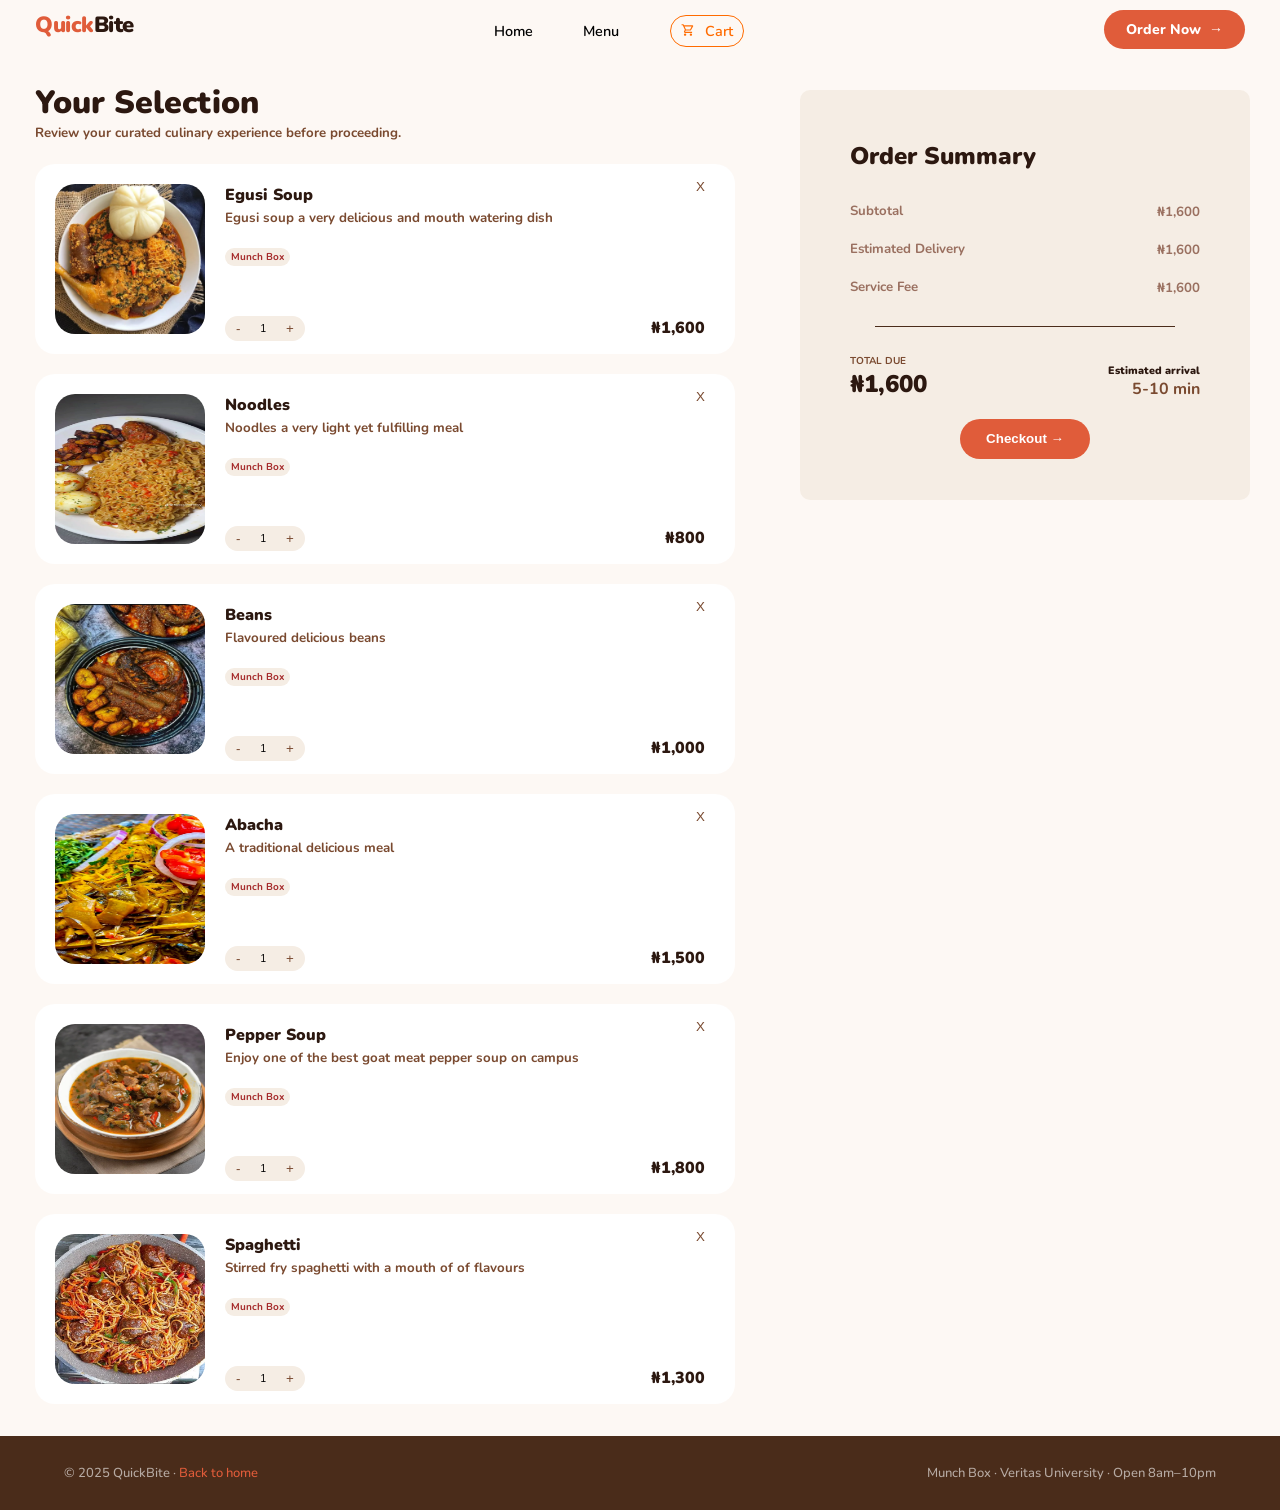
==== cart.html @ eead66e9 "AddedCartSection" ====
<!DOCTYPE html>
<html lang="en">
<head>
    <meta charset="UTF-8">
    <meta name="viewport" content="width=device-width, initial-scale=1.0">
    <link href="https://unpkg.com/aos@2.3.1/dist/aos.css" rel="stylesheet">
    <link rel="stylesheet" href="styles/style.css">
    <link rel="stylesheet" href="styles/cart.css">
    <title>Shopping Cart</title>
</head>
<body>
        <header>

        <div class="logo">
           <a href="index.html" class="nav-logo">Quick<span>Bite</span></a>
        </div>


        <nav>
            <ul>
                <a href="index.html" >
                    
                     <!-- <img src="icons/house-blank (1).png" alt=""> -->
                    <li>home</li>
                    
                </a>
                <a href="menu.html">
                    <li>menu</li>
                    
                </a>
                
                <a href="cart.html">
                    <!-- <img src="" alt=""> -->
                     <div class="active">
                    <img src="icons/shopping_cart_24dp_FF6B00_FILL0_wght400_GRAD0_opsz24.svg" alt="cart logo">
                    <li>cart</li>
                     </div>
                </a>
            </ul>
        </nav>

        
        <div class="right">
           

            <button class="order" >order now</button>
        </div>
    
    </header>
    <br>
    

    <main>
        <div class = "section1">
            <div class="block1">
            
                <h1 class = "mainText">Your Selection</h1>
                <h5 class = "subText">Review your curated culinary experience before proceeding.</h5>
            </div>
            <br>

        <div>
            <div  class = "items">

                <div>
                    <button class = "closeBut">X</button>
                </div>
                
        
                <img class = "itemImage" src="images/Egusi Soup & Fufu.webp" alt="pick1">
                <div class = description>
                
                <h4 class = "name" >Egusi Soup</h4>
            <p class = descriptionItem> <small> <b> Egusi soup a very delicious and mouth watering dish </b></small></p>
            <div class = "placeHold" >Munch Box

            </div>

            

        
            <div class = "quantitySelector">
                    <button class = "buttons">-</button>
                    <span class = "quan">1</span>
                    <button class = "button2">+</button>
                    </div>


                <div class = "price">
                    ₦1,600
               </div>


    
            </div>


        </div>


                <div>
            <div  class = "items">

                <div>
                    <button class = "closeBut">X</button>
                </div>
                
        
                <img class = "itemImage" src="images/noodles.webp" alt="pick1">
                <div class = description>
                
                <h4 class = "name" >Noodles</h4>
            <p class = descriptionItem> <small> <b> Noodles a very light yet fulfilling meal</b></small></p>
            <div class = "placeHold" >Munch Box

            </div>

            

        
            <div class = "quantitySelector">
                    <button class = "buttons">-</button>
                    <span class = "quan">1</span>
                    <button class = "button2">+</button>
                    </div>


                <div class = "price">
                    ₦800
               </div>


    
            </div>


        </div>


                <div>
            <div  class = "items">

                <div>
                    <button class = "closeBut">X</button>
                </div>
                
        
                <img class = "itemImage" src="images/beans.webp" alt="pick1">
                <div class = description>
                
                <h4 class = "name" >Beans</h4>
            <p class = descriptionItem> <small> <b> Flavoured delicious beans </b></small></p>
            <div class = "placeHold" >Munch Box

            </div>

            

        
            <div class = "quantitySelector">
                    <button class = "buttons">-</button>
                    <span class = "quan">1</span>
                    <button class = "button2">+</button>
                    </div>


                <div class = "price">
                    ₦1,000
               </div>


    
            </div>


        </div>


                <div>
            <div  class = "items">

                <div>
                    <button class = "closeBut">X</button>
                </div>
                
        
                <img class = "itemImage" src="images/abacha.webp" alt="pick1">
                <div class = description>
                
                <h4 class = "name" >Abacha</h4>
            <p class = descriptionItem> <small> <b> A traditional delicious meal </b></small></p>
            <div class = "placeHold" >Munch Box

            </div>

            

        
            <div class = "quantitySelector">
                    <button class = "buttons">-</button>
                    <span class = "quan">1</span>
                    <button class = "button2">+</button>
                    </div>


                <div class = "price">
                    ₦1,500
               </div>


    
            </div>


        </div>



                <div>
            <div  class = "items">

                <div>
                    <button class = "closeBut">X</button>
                </div>
                
        
                <img class = "itemImage" src="images/pepper soup.webp" alt="pick1">
                <div class = description>
                
                <h4 class = "name" >Pepper Soup</h4>
            <p class = descriptionItem> <small> <b>Enjoy one of the best goat meat pepper soup on campus</b></small></p>
            <div class = "placeHold" >Munch Box

            </div>

            

        
            <div class = "quantitySelector">
                    <button class = "buttons">-</button>
                    <span class = "quan">1</span>
                    <button class = "button2">+</button>
                    </div>


                <div class = "price">
                    ₦1,800
               </div>


    
            </div>


        </div>




                <div>
            <div  class = "items">

                <div>
                    <button class = "closeBut">X</button>
                </div>
                
        
                <img class = "itemImage" src="images/spaghetti.webp" alt="pick1">
                <div class = description>
                
                <h4 class = "name" >Spaghetti</h4>
            <p class = descriptionItem> <small> <b> Stirred fry spaghetti with a mouth of of flavours </b></small></p>
            <div class = "placeHold" >Munch Box

            </div>

            

        
            <div class = "quantitySelector">
                    <button class = "buttons">-</button>
                    <span class = "quan">1</span>
                    <button class = "button2">+</button>
                    </div>


                <div class = "price">
                    ₦1,300
               </div>


    
            </div>


        </div>

    <div class = "check">

        <div class = "checkout">
            <h2 class = "h1">Order Summary</h2>
            <div class = "remH">
                <h5 style="padding-bottom: 20px;">Subtotal</h5>
        
                <h5 style="padding-bottom: 20px; ">Estimated Delivery</h5>
                <h5 style="padding-bottom: 10px;">Service Fee</h5>
                <div class ="checkoutPrice">
                    <h5 style="padding-bottom: 20px;">₦1,600</h5>
                    <h5 style="padding-bottom: 20px;">₦1,600</h5>
                    <h5 >₦1,600</h5>
                </div>


            </div>
            
            <hr class = "line">
            <br>

            <div class = "checkoutTotal">

            <div class = "h">
                <h2 id = "light"  >TOTAL DUE</h2>
                <h2  id = "thick1">₦1,600</h2>
            </div>

            
            <div class="ArrivalTime">
                <h6 id = "thick">Estimated arrival</h6>
                <h4 id = "light2">5-10 min</h4>
            </div>

            </div>

            <div class = "checkoutButtonContainer">
                <button class="checkoutButton">Checkout &RightArrow;</button>
            </div>




        
        </div>

    </div>


    </main>



    <footer>
        <span>© 2025 QuickBite · <a href="index.html">Back to home</a></span>
        <span>Munch Box · Veritas University · Open 8am–10pm</span>
    </footer>

 <script src="https://unpkg.com/aos@2.3.1/dist/aos.js"></script>
 <script>
    AOS.init();
</script>

<script src = "scripts/cart.js">
</script>
</body>


</html>
---- styles/style.css ----
/* @import url('https://fonts.googleapis.com/css2?family=Alan+Sans:wght@300..900&family=Montserrat:ital,wght@0,100..900;1,100..900&display=swap'); */


@import url('https://fonts.googleapis.com/css2?family=Nunito:ital,wght@0,200..1000;1,200..1000&display=swap');


/* .montserrat-<uniquifier> {
  font-family: "Montserrat", sans-serif;
  font-optical-sizing: auto;
  font-weight: <weight>;
  font-style: normal;
} */

  :root {
    --orange: #E05C3A;
    --orange-light: #F07A5A;
    --orange-pale: #FDF0EB;
    --brown: #2C1810;
    --brown-mid: #4A2C1A;
    --brown-light: #7A4A30;
    --white: #FFFFFF;
    --cream: #FDF8F4;
    --cream2: #F5EDE4;
    --text: #2C1810;
    --muted: #9A7060;
    --border: rgba(44,24,16,0.1);
    --radius: 20px;
    --radius-sm: 12px;
  }

  .nav-logo {
    font-size: 22px;
    font-weight: 900;
    color: var(--orange);
    text-decoration: none;
    letter-spacing: -0.5px;
    /* margin-left: 55px; */
  }

  .nav-logo span { color: var(--brown); }

*{
    margin : 0;
    padding: 0;
    box-sizing: border-box;
}

body{
      font-family: "Nunito", sans-serif;
      background: var(--cream);
}


header{
    display: flex;
    justify-content: space-between;
    padding: 10px 35px;
}

nav{
    width: 250px;
    margin-top: 5px ;
}

nav ul{
    display: flex;
    width: 100%;
    justify-content: space-between;
   
}

nav ul a{
    display: flex;
    align-items: center;
    text-decoration: none;
    color: #000;
     gap: 10px;
}

nav ul a img{
    width: 14px;
    height: 14px;
    margin-top: 2px;
}

nav ul li{
    list-style-type: none;
    text-transform: capitalize;
    font-weight: 600;
    /* color: #a1a1a1; */
    font-size: .9rem;
}

nav ul a .active{
    border: 1px solid #FF6B00;
    display: flex;
    padding: 5px 10px;
    gap: 10px;
    border-radius: 20px;
}

nav ul a .active li{
    color: #FF6B00;
}



.right button{
    background-color: #FF6B00;
    padding: 12px 25px;
    border-radius: 50px;
    border: none;
    color: #fff;
    text-transform: capitalize;
}

.right .order {
    background: var(--orange);
    color: white;
    border: none;
    /* Reduced padding and font-size */
    padding: 10px 22px; 
    font-size: 14px;
    
    border-radius: 99px;
    font-family: 'Nunito', sans-serif;
    font-weight: 800;
    cursor: pointer;
    transition: all 0.3s ease;
    text-decoration: none;
    display: inline-flex; /* Changed to inline-flex to align arrow perfectly */
    align-items: center;
    gap: 8px; /* Space between text and arrow */
}

.right .order::after {
    content: '→'; 
    transition: transform 0.3s ease;
}

.right .order:hover {
    background: #e67e22;
    padding-right: 26px;
}

.right .order:hover::after {
    transform: translateX(5px);
}
---- styles/cart.css ----
:root {
    --orange: #E05C3A;
    --orange-light: #F07A5A;
    --orange-pale: #FDF0EB;
    --brown: #2C1810;
    --brown-mid: #4A2C1A;
    --brown-light: #7A4A30;
    --white: #FFFFFF;
    --cream: #FDF8F4;
    --cream2: #F5EDE4;
    --text: #2C1810;
    --muted: #9A7060;
    --border: rgba(44,24,16,0.1);
    --radius: 20px;
    --radius-sm: 12px;
  }



.block1{
    margin-left: 35px;
    


}

.block1 .mainText{
    color: var(--brown);
    font-weight: 900;
}

.block1 .subText{
    color: var(--brown-light);
   

}


.items{
    position: relative;
    margin-left: 35px;
    border-style: hidden;
    background-color: white;
    min-height: 150px;
    max-width: 700px;
    display: flex;
    border-radius: 20px;
    transition: transform 0.25s, box-shadow 0.25s;
    margin-bottom: 20px;


}
.items .itemImage{
    text-align: left;
    width: 150px;
    max-height: 150px;
    border-radius: 20px;
    margin: 20px;



}


.items .description{
    text-align: justify;
    margin-top: 20px;
    
}

.items .description .name{
    font-weight: 900;
    color: var(--brown);

}

.items .descriptionItem{
    color: var(--brown-light);
}

.items .placeHold{
    font-size: x-small;
    color: brown;
    font-weight: bold;
    border: hidden;
    width: 65px;
    height: 18px;
    padding-top: 2px;
    padding-bottom: 5px;
    text-align: center;
    margin-top: 20px;

    
    background-color: var(--cream2);
    border-radius: 20px;
    
}

.items .quantitySelector{
    border: hidden;
    background-color: var(--cream2);
    margin-top: 50px;
    text-align: center;
    border-radius: 20px;
    width: 80px;
    height: 25px;
    display: flex; 
    align-items: center; 
    justify-content: center;
    gap: 20px; 
    font-family: sans-serif
    
}


.items .quantitySelector .quan{
    font-size: x-small;
    text-align: center;

}



.items .quantitySelector .buttons{
    cursor: pointer;
    background: none;
    border: hidden;
    color: var(--brown-light);
    justify-content: center;
    
   
   
}

.items .quantitySelector .button2{
    cursor: pointer;
    background: none;
    border: hidden;
    color: var(--brown-light);
    justify-content: center;
    
    

   
    


}

.items:hover{
    transform: translateY(-5px);
    box-shadow: 0 18px 44px rgba(44,24,16,0.12);
    transition: all ease 0.5s;
    
}

.items .closeBut{
    position: absolute;
    top: 15px;
    right: 30px;
    cursor: pointer;
    background: none;
    border: hidden;
    color: var(--brown-light);
    
   

}

.items .price{
    position: absolute;
    color: var(--brown);
    font-weight: 900;
    bottom: 15px;
    right: 30px;

}

.check {
    position: fixed;
    top: 90px;
    right: 30px;
    width: 450px; 
    height: px;  
    z-index: 100;
    animation: bounce 4s infinite ease-in-out alternate;
}
@keyframes bounce {
  0%, 100% {
    transform: translateY(0);
  }
  50% {
    transform: translateY(-8px);
  }
}
.checkout{
    
    text-align: right;
    right: 30px;
    top: 200px;
    border: hidden;
    background-color: var(--cream2);
    border-radius: 10px;
    height: 410px;
    width: 450px;
    

}
.checkout .h1{
    text-align: left;
    padding-left: 50px;
    padding-top: 50px;
    padding-bottom: 30px;
    color: var(--brown);
    font-weight: 900;
}

.checkout .remH{
    text-align: left;
    padding-left: 50px;
    color: var(--muted);
    
}

.checkout .checkoutPrice{
    position: absolute;
    right: 50px;
    top: 113px;
}
.checkout .line{
    
    margin: 20px auto;
    width: 300px;
    border: none;
    height: 0.5px;
    background-color: var(--brown-mid);
    
   
}
.checkoutTotal .h{
    position:absolute ;
    left: 50px;
    bottom: 100px ;
    text-align: left;
}

.checkoutTotal #light{
    font-size: x-small;
    color: var(--brown-light);
}

.checkoutTotal #thick1{
    color: var(--brown);
    font-weight: 900;
}

.checkoutTotal .ArrivalTime{
    position: absolute;
    bottom: 100px;
    right: 50px;
    
    
}
.checkoutTotal .ArrivalTime #light2{
    color: var(--brown-light);
    
    
}
.checkoutTotal .ArrivalTime #thick{
    color: var(--brown);
    font-weight: 900;
}
.checkoutButtonContainer{
    text-align: center;
    padding-top: 50px;
    
}


.checkoutButton{
    cursor: pointer;
    background-color: var(--orange);
    border-radius: 20px;
    border: hidden;
    width: 130px;
    height: 40px;
    color: white;
    font-weight: 700;
    gap: 8px;
    transition: width 0.3s ease, background-color 0.3s ease;
}
.checkoutButton:hover{
    width: 150px;
    background-color: #e67e22;

}


footer {
    background: var(--brown-mid); color: rgba(255,255,255,0.6);
    padding: 28px 5%; margin-top: 32px;
    display: flex; justify-content: space-between; align-items: center;
    font-size: 13px; font-weight: 500;
  }
  footer a { color: var(--orange); text-decoration: none; }
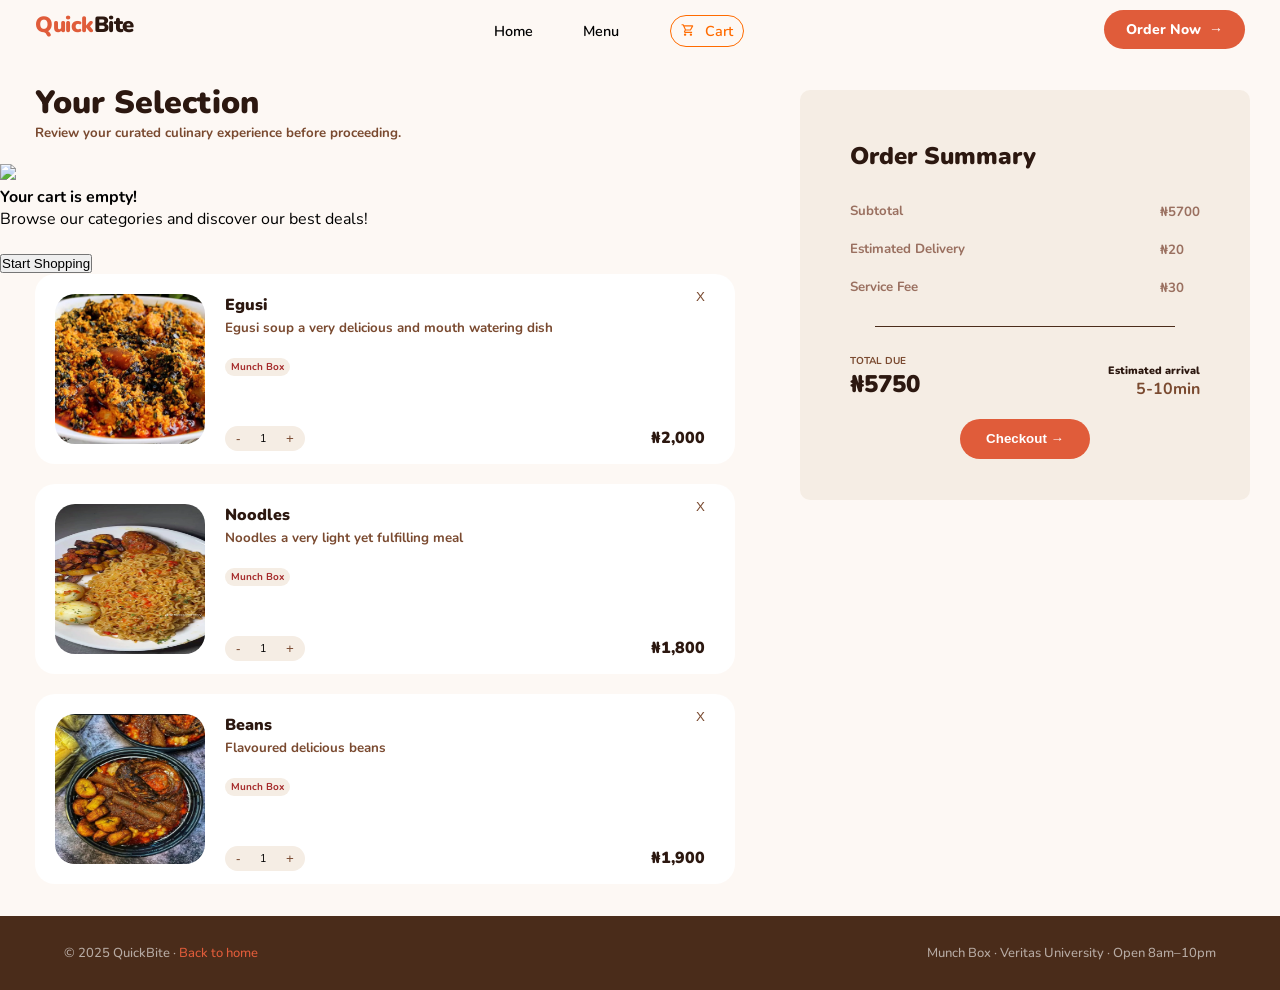
==== commit 409db554: "Merge 7b7c1eec302780b967998b21eb8bba691eeeee54 into a2a2df95b4055fcce5ebad01b27f3a51af1db6ae" ====
--- a/cart.html
+++ b/cart.html
@@ -20,7 +20,6 @@
             <ul>
                 <a href="index.html" >
                     
-                     <!-- <img src="icons/house-blank (1).png" alt=""> -->
                     <li>home</li>
                     
                 </a>
@@ -50,7 +49,8 @@
     <br>
     
 
-    <main>
+    <main id ="body">
+        
         <div class = "section1">
             <div class="block1">
             
@@ -59,294 +59,23 @@
             </div>
             <br>
 
-        <div>
-            <div  class = "items">
+        <div class = "empty">
+            <div id = "cartimg">
+                <img width= "100px" src="images/shopping_cart (2).png">
+            </div>
+            
+                <b><p id = "noItems">Your cart is empty!</p></b>
+                <p id = "noItems">Browse our categories and discover our best deals!</p><br>
 
-                <div>
-                    <button class = "closeBut">X</button>
-                </div>
-                
+                <a href="menu.html">
+                    <button id = "button">Start Shopping</button>
+                </a>
         
-                <img class = "itemImage" src="images/Egusi Soup & Fufu.webp" alt="pick1">
-                <div class = description>
-                
-                <h4 class = "name" >Egusi Soup</h4>
-            <p class = descriptionItem> <small> <b> Egusi soup a very delicious and mouth watering dish </b></small></p>
-            <div class = "placeHold" >Munch Box
-
-            </div>
-
-            
-
-        
-            <div class = "quantitySelector">
-                    <button class = "buttons">-</button>
-                    <span class = "quan">1</span>
-                    <button class = "button2">+</button>
-                    </div>
-
-
-                <div class = "price">
-                    ₦1,600
-               </div>
-
-
-    
-            </div>
-
-
-        </div>
-
-
-                <div>
-            <div  class = "items">
-
-                <div>
-                    <button class = "closeBut">X</button>
-                </div>
-                
-        
-                <img class = "itemImage" src="images/noodles.webp" alt="pick1">
-                <div class = description>
-                
-                <h4 class = "name" >Noodles</h4>
-            <p class = descriptionItem> <small> <b> Noodles a very light yet fulfilling meal</b></small></p>
-            <div class = "placeHold" >Munch Box
-
-            </div>
-
-            
-
-        
-            <div class = "quantitySelector">
-                    <button class = "buttons">-</button>
-                    <span class = "quan">1</span>
-                    <button class = "button2">+</button>
-                    </div>
-
-
-                <div class = "price">
-                    ₦800
-               </div>
-
-
-    
-            </div>
-
-
-        </div>
-
-
-                <div>
-            <div  class = "items">
-
-                <div>
-                    <button class = "closeBut">X</button>
-                </div>
-                
-        
-                <img class = "itemImage" src="images/beans.webp" alt="pick1">
-                <div class = description>
-                
-                <h4 class = "name" >Beans</h4>
-            <p class = descriptionItem> <small> <b> Flavoured delicious beans </b></small></p>
-            <div class = "placeHold" >Munch Box
-
-            </div>
-
-            
-
-        
-            <div class = "quantitySelector">
-                    <button class = "buttons">-</button>
-                    <span class = "quan">1</span>
-                    <button class = "button2">+</button>
-                    </div>
-
-
-                <div class = "price">
-                    ₦1,000
-               </div>
-
-
-    
-            </div>
-
-
-        </div>
-
-
-                <div>
-            <div  class = "items">
-
-                <div>
-                    <button class = "closeBut">X</button>
-                </div>
-                
-        
-                <img class = "itemImage" src="images/abacha.webp" alt="pick1">
-                <div class = description>
-                
-                <h4 class = "name" >Abacha</h4>
-            <p class = descriptionItem> <small> <b> A traditional delicious meal </b></small></p>
-            <div class = "placeHold" >Munch Box
-
-            </div>
-
-            
-
-        
-            <div class = "quantitySelector">
-                    <button class = "buttons">-</button>
-                    <span class = "quan">1</span>
-                    <button class = "button2">+</button>
-                    </div>
-
-
-                <div class = "price">
-                    ₦1,500
-               </div>
-
-
-    
-            </div>
-
-
         </div>
 
 
 
-                <div>
-            <div  class = "items">
-
-                <div>
-                    <button class = "closeBut">X</button>
-                </div>
-                
-        
-                <img class = "itemImage" src="images/pepper soup.webp" alt="pick1">
-                <div class = description>
-                
-                <h4 class = "name" >Pepper Soup</h4>
-            <p class = descriptionItem> <small> <b>Enjoy one of the best goat meat pepper soup on campus</b></small></p>
-            <div class = "placeHold" >Munch Box
-
-            </div>
-
-            
-
-        
-            <div class = "quantitySelector">
-                    <button class = "buttons">-</button>
-                    <span class = "quan">1</span>
-                    <button class = "button2">+</button>
-                    </div>
-
-
-                <div class = "price">
-                    ₦1,800
-               </div>
-
-
-    
-            </div>
-
-
-        </div>
-
-
-
-
-                <div>
-            <div  class = "items">
-
-                <div>
-                    <button class = "closeBut">X</button>
-                </div>
-                
-        
-                <img class = "itemImage" src="images/spaghetti.webp" alt="pick1">
-                <div class = description>
-                
-                <h4 class = "name" >Spaghetti</h4>
-            <p class = descriptionItem> <small> <b> Stirred fry spaghetti with a mouth of of flavours </b></small></p>
-            <div class = "placeHold" >Munch Box
-
-            </div>
-
-            
-
-        
-            <div class = "quantitySelector">
-                    <button class = "buttons">-</button>
-                    <span class = "quan">1</span>
-                    <button class = "button2">+</button>
-                    </div>
-
-
-                <div class = "price">
-                    ₦1,300
-               </div>
-
-
-    
-            </div>
-
-
-        </div>
-
-    <div class = "check">
-
-        <div class = "checkout">
-            <h2 class = "h1">Order Summary</h2>
-            <div class = "remH">
-                <h5 style="padding-bottom: 20px;">Subtotal</h5>
-        
-                <h5 style="padding-bottom: 20px; ">Estimated Delivery</h5>
-                <h5 style="padding-bottom: 10px;">Service Fee</h5>
-                <div class ="checkoutPrice">
-                    <h5 style="padding-bottom: 20px;">₦1,600</h5>
-                    <h5 style="padding-bottom: 20px;">₦1,600</h5>
-                    <h5 >₦1,600</h5>
-                </div>
-
-
-            </div>
-            
-            <hr class = "line">
-            <br>
-
-            <div class = "checkoutTotal">
-
-            <div class = "h">
-                <h2 id = "light"  >TOTAL DUE</h2>
-                <h2  id = "thick1">₦1,600</h2>
-            </div>
-
-            
-            <div class="ArrivalTime">
-                <h6 id = "thick">Estimated arrival</h6>
-                <h4 id = "light2">5-10 min</h4>
-            </div>
-
-            </div>
-
-            <div class = "checkoutButtonContainer">
-                <button class="checkoutButton">Checkout &RightArrow;</button>
-            </div>
-
-
-
-
-        
-        </div>
-
-    </div>
-
-
     </main>
-
-
 
     <footer>
         <span>© 2025 QuickBite · <a href="index.html">Back to home</a></span>
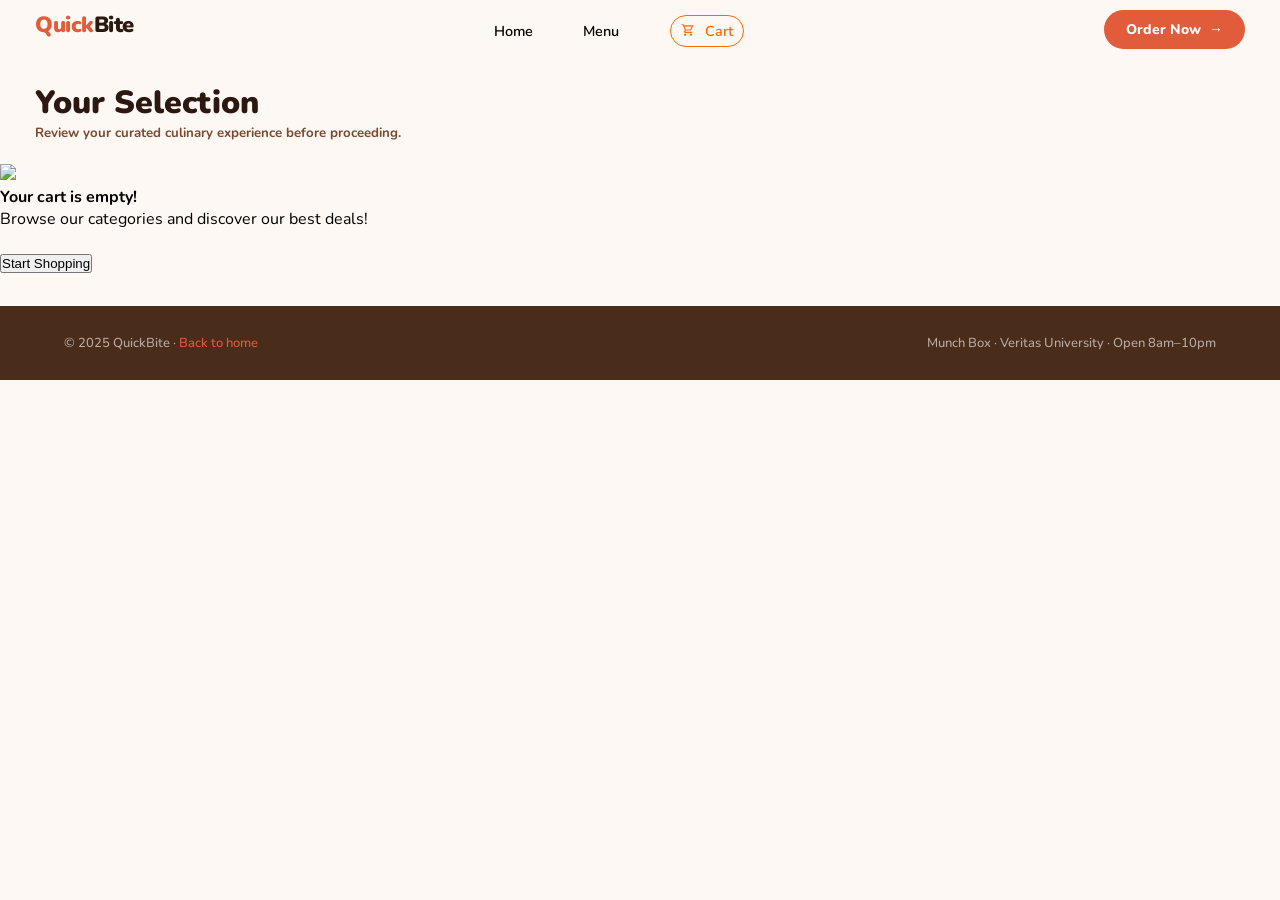
==== commit af943d55: "Merge e7c7b04cb62390114610fd71742fa7bc913c8f96 into a3318c21fbf74d9f0a1a20eb4cfdb055dd755659" ====
--- a/cart.html
+++ b/cart.html
@@ -20,6 +20,7 @@
             <ul>
                 <a href="index.html" >
                     
+                
                     <li>home</li>
                     
                 </a>
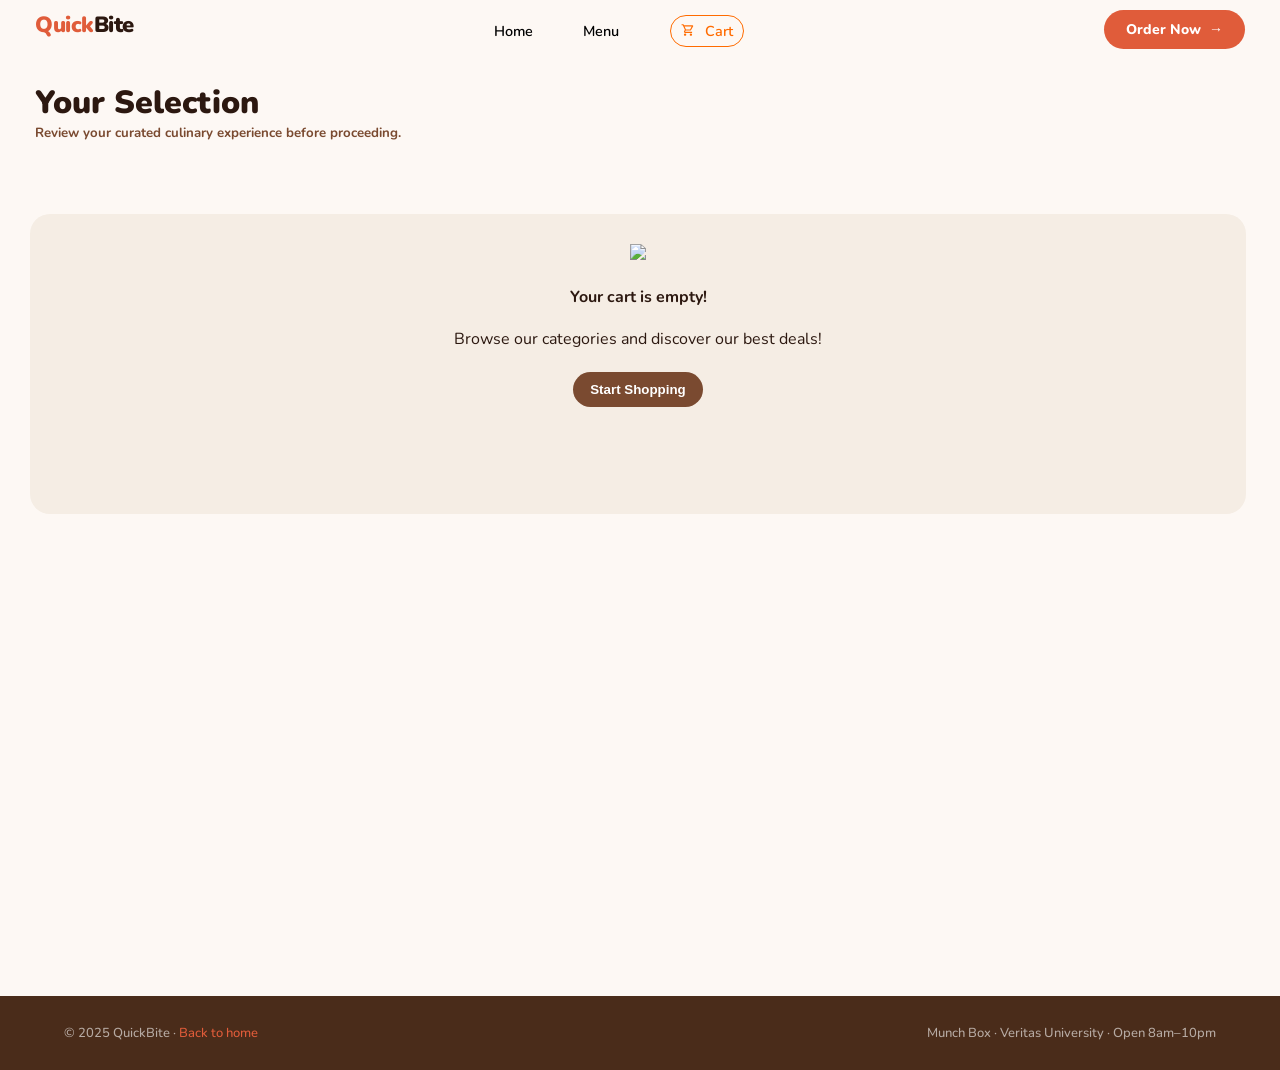
==== commit 16ab96ee: "FinalUpdatedCartLogic" ====
--- a/cart.html
+++ b/cart.html
@@ -20,7 +20,7 @@
             <ul>
                 <a href="index.html" >
                     
-                
+                     <!-- <img src="icons/house-blank (1).png" alt=""> -->
                     <li>home</li>
                     
                 </a>
@@ -50,6 +50,8 @@
     <br>
     
 
+   
+
     <main id ="body">
         
         <div class = "section1">
@@ -57,8 +59,9 @@
             
                 <h1 class = "mainText">Your Selection</h1>
                 <h5 class = "subText">Review your curated culinary experience before proceeding.</h5>
+                 
             </div>
-            <br>
+            <br><ul id="list-container"></ul>
 
         <div class = "empty">
             <div id = "cartimg">
@@ -78,6 +81,54 @@
 
     </main>
 
+     <div class = "check hide">
+
+        <div class = "checkout">
+             <h2 class = "h1">Order Summary</h2>
+             <div class = "remH">
+                 <h5 style="padding-bottom: 20px;">Subtotal</h5>
+        
+                 <h5 style="padding-bottom: 20px; ">Estimated Delivery</h5>
+                 <h5 style="padding-bottom: 10px;">Service Fee</h5>
+                 <div class ="checkoutPrice">
+                     <h5 style="padding-bottom: 20px;" id="Subtotal"></h5>
+                     <h5 style="padding-bottom: 20px;" id="delivery"></h5>
+                     <h5 id="service"></h5>
+                 </div>
+
+
+             </div>
+            
+             <hr class = "line">
+             <br>
+
+             <div class = "checkoutTotal">
+
+             <div class = "h">
+                 <h2 id = "light"  >TOTAL DUE</h2>
+                 <h2  id = "total"></h2>
+             </div>
+
+            
+             <div class="ArrivalTime">
+                 <h6 id = "thick">Estimated arrival</h6>
+                 <h4 id = "light2">5 - 12min</h4>
+             </div>
+
+             </div>
+
+             <div class = "checkoutButtonContainer">
+                 <button class="checkoutButton">Checkout &RightArrow;</button>
+             </div>
+
+
+
+
+        
+         </div>
+
+     </div>
+
     <footer>
         <span>© 2025 QuickBite · <a href="index.html">Back to home</a></span>
         <span>Munch Box · Veritas University · Open 8am–10pm</span>
@@ -90,6 +141,7 @@
 
 <script src = "scripts/cart.js">
 </script>
+<script ></script>
 </body>
 
 
--- a/styles/cart.css
+++ b/styles/cart.css
@@ -184,6 +184,12 @@
     height: px;  
     z-index: 100;
     animation: bounce 4s infinite ease-in-out alternate;
+    
+}
+
+.check.hide{
+    display: none;
+    
 }
 @keyframes bounce {
   0%, 100% {
@@ -296,7 +302,57 @@
 }
 
 
+
+.empty{
+    position: relative;
+    left: 30px;
+    top: 50px;
+    border: hidden;
+    border-radius: 20px;
+    background-color: var(--cream2);
+    text-align: center;
+    border-top: 50px ;
+    width: 95%;
+    min-height: 300px;
+}
+
+.empty #noItems{
+    text-align: center;
+    padding-top: 20px;
+    color: var(--brown);
+}
+.empty.hide{
+    display: none;
+}
+#cartimg{
+    padding-top: 30px;
+
+}
+
+#button{
+    cursor: pointer;
+    border: hidden;
+    justify-content: center;
+    background-color: var(--brown-light);
+    border-radius: 20px;
+    border: hidden;
+    width: 130px;
+    height: 35px;
+    color: white;
+    font-weight: bold;
+    gap: 8px;
+    transition: width 0.3s ease, background-color 0.3s ease;
+}
+#button:hover{
+    width: 150px;
+    background-color: var(--muted);
+
+}
+
 footer {
+    position: relative;
+    top: 500px;
+
     background: var(--brown-mid); color: rgba(255,255,255,0.6);
     padding: 28px 5%; margin-top: 32px;
     display: flex; justify-content: space-between; align-items: center;
@@ -305,3 +361,6 @@
   footer a { color: var(--orange); text-decoration: none; }
 
 
+li{
+    list-style-type: none;
+}
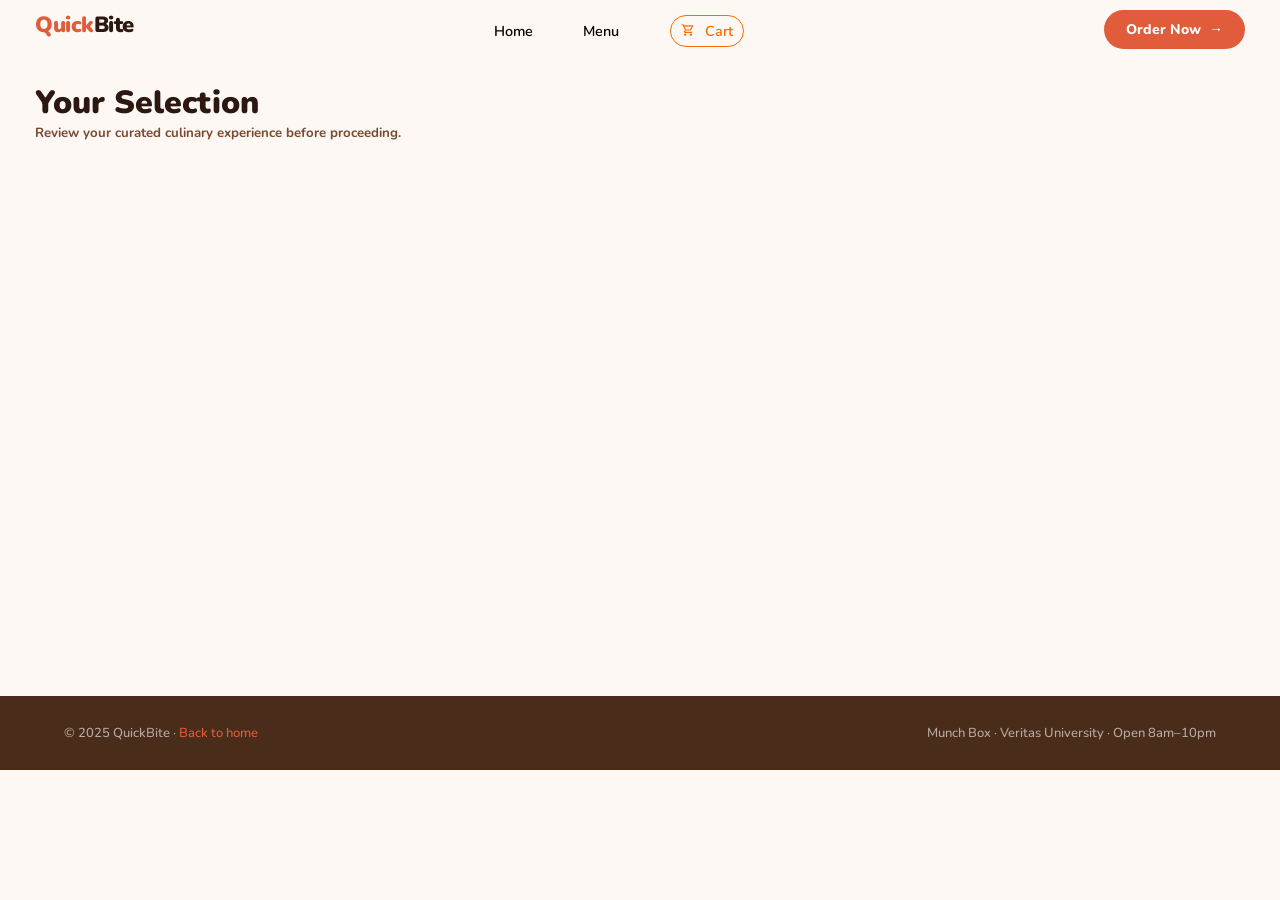
==== commit 52198308: "FinalUpdatedCartLogic" ====
--- a/cart.html
+++ b/cart.html
@@ -63,7 +63,7 @@
             </div>
             <br><ul id="list-container"></ul>
 
-        <div class = "empty">
+        <div class = "empty hide">
             <div id = "cartimg">
                 <img width= "100px" src="images/shopping_cart (2).png">
             </div>
